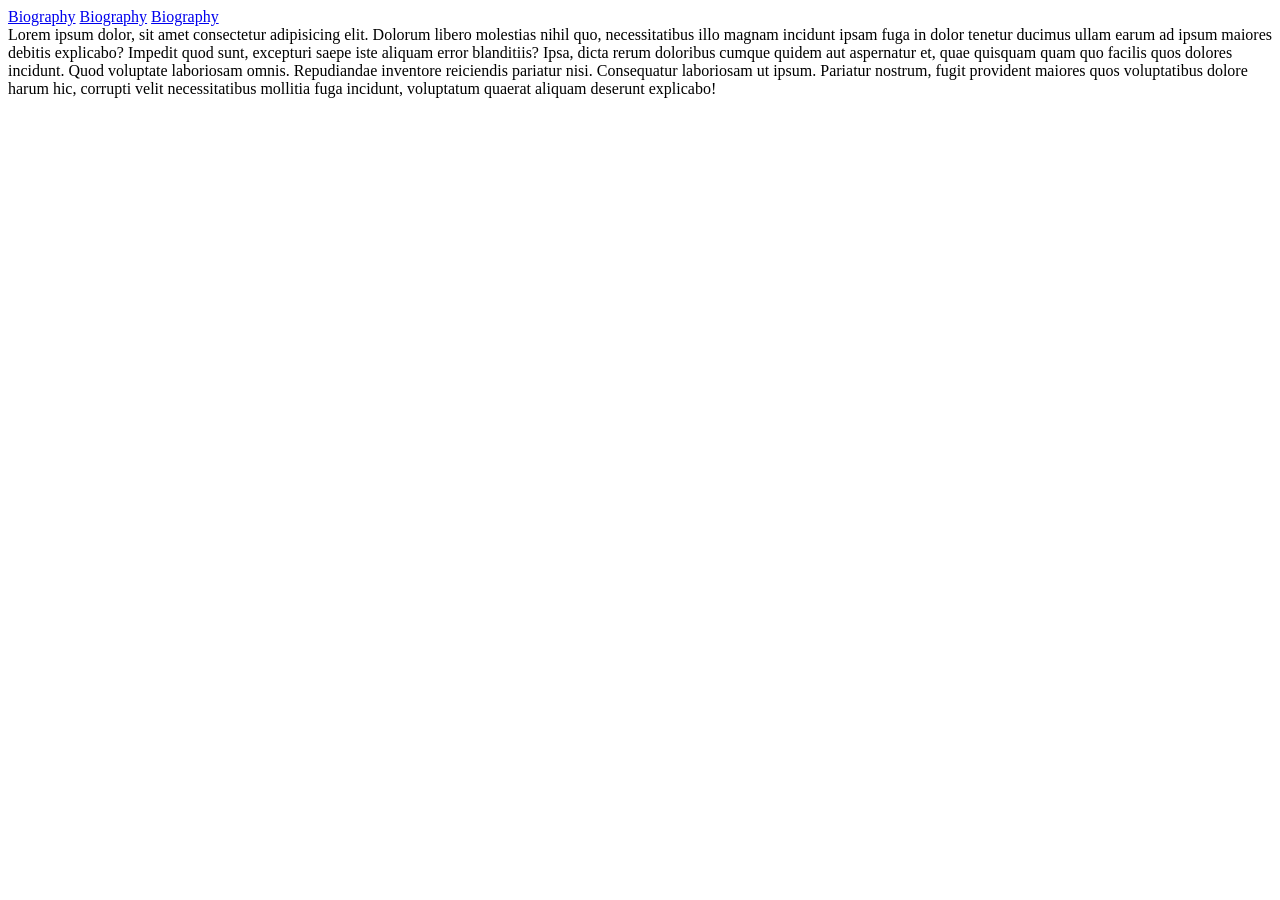
==== src/html/index.html @ c8de21b6 "Starting setting up poilerplait for the" ====
<!DOCTYPE html>
<html lang="en">
<head>
    <meta charset="UTF-8">
    <meta name="viewport" content="width=device-width, initial-scale=1.0">
    <title>Document</title>
    
</head>
<body>
    <header>
        <nav>
            <a href="#biography-section">Biography</a>
            <a href="#interests-section">Biography</a>
            <a href="#goal-section">Biography</a>
        </nav>
    </header>
    <main>
        <section id="biography-section">
            Lorem ipsum dolor, sit amet consectetur adipisicing elit. Dolorum libero molestias nihil quo, necessitatibus illo magnam incidunt ipsam fuga in dolor tenetur ducimus ullam earum ad ipsum maiores debitis explicabo?
            Impedit quod sunt, excepturi saepe iste aliquam error blanditiis? Ipsa, dicta rerum doloribus cumque quidem aut aspernatur et, quae quisquam quam quo facilis quos dolores incidunt. Quod voluptate laboriosam omnis.
            Repudiandae inventore reiciendis pariatur nisi. Consequatur laboriosam ut ipsum. Pariatur nostrum, fugit provident maiores quos voluptatibus dolore harum hic, corrupti velit necessitatibus mollitia fuga incidunt, voluptatum quaerat aliquam deserunt explicabo!
        </section>
        <section id="interests-section"></section>
        <section id="goal-section"></section>
    </main>
    <footer>
        
    </footer>
</body>
</html>
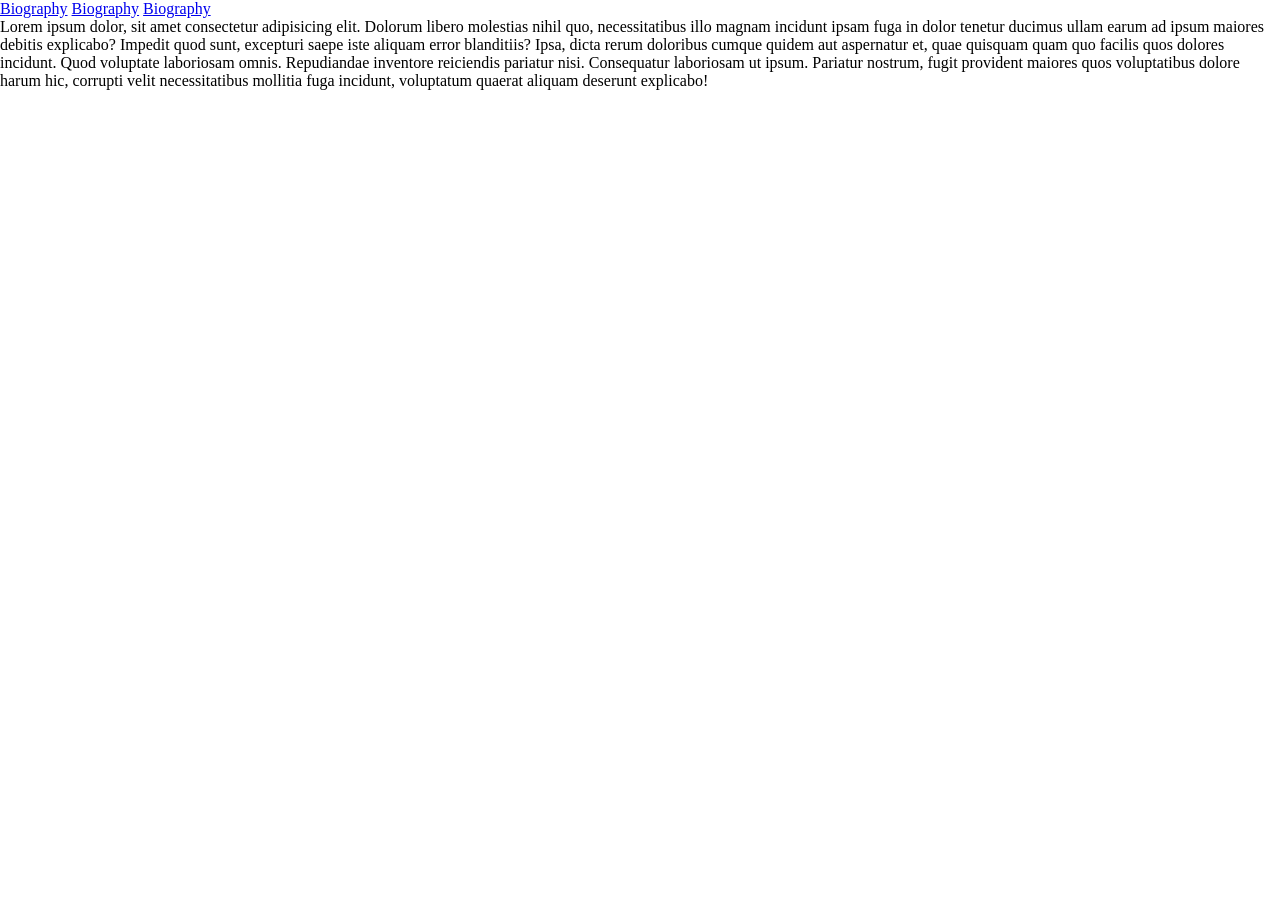
==== commit 6439ff92: "Experianced the changes between stuff" ====
--- a/src/html/index.html
+++ b/src/html/index.html
@@ -4,7 +4,7 @@
     <meta charset="UTF-8">
     <meta name="viewport" content="width=device-width, initial-scale=1.0">
     <title>Document</title>
-    
+    <link rel="stylesheet" href="../css/style.css">
 </head>
 <body>
     <header>
--- a/src/css/style.css
+++ b/src/css/style.css
@@ -0,0 +1,23 @@
+*,
+*::before,
+*::after {
+    box-sizing: border-box;
+    margin: 0;
+    padding: 0;
+}
+
+:root[data-theme="light"] {
+  --text: #080a0c;
+  --background: #f6f8f9;
+  --primary: #09253e;
+  --secondary: #99b7d1;
+  --accent: #6a9cc8;
+}
+
+:root[data-theme="dark"] {
+  --text: #f3f5f7;
+  --background: #060809;
+  --primary: #c1ddf6;
+  --secondary: #2e4c66;
+  --accent: #376995;
+}
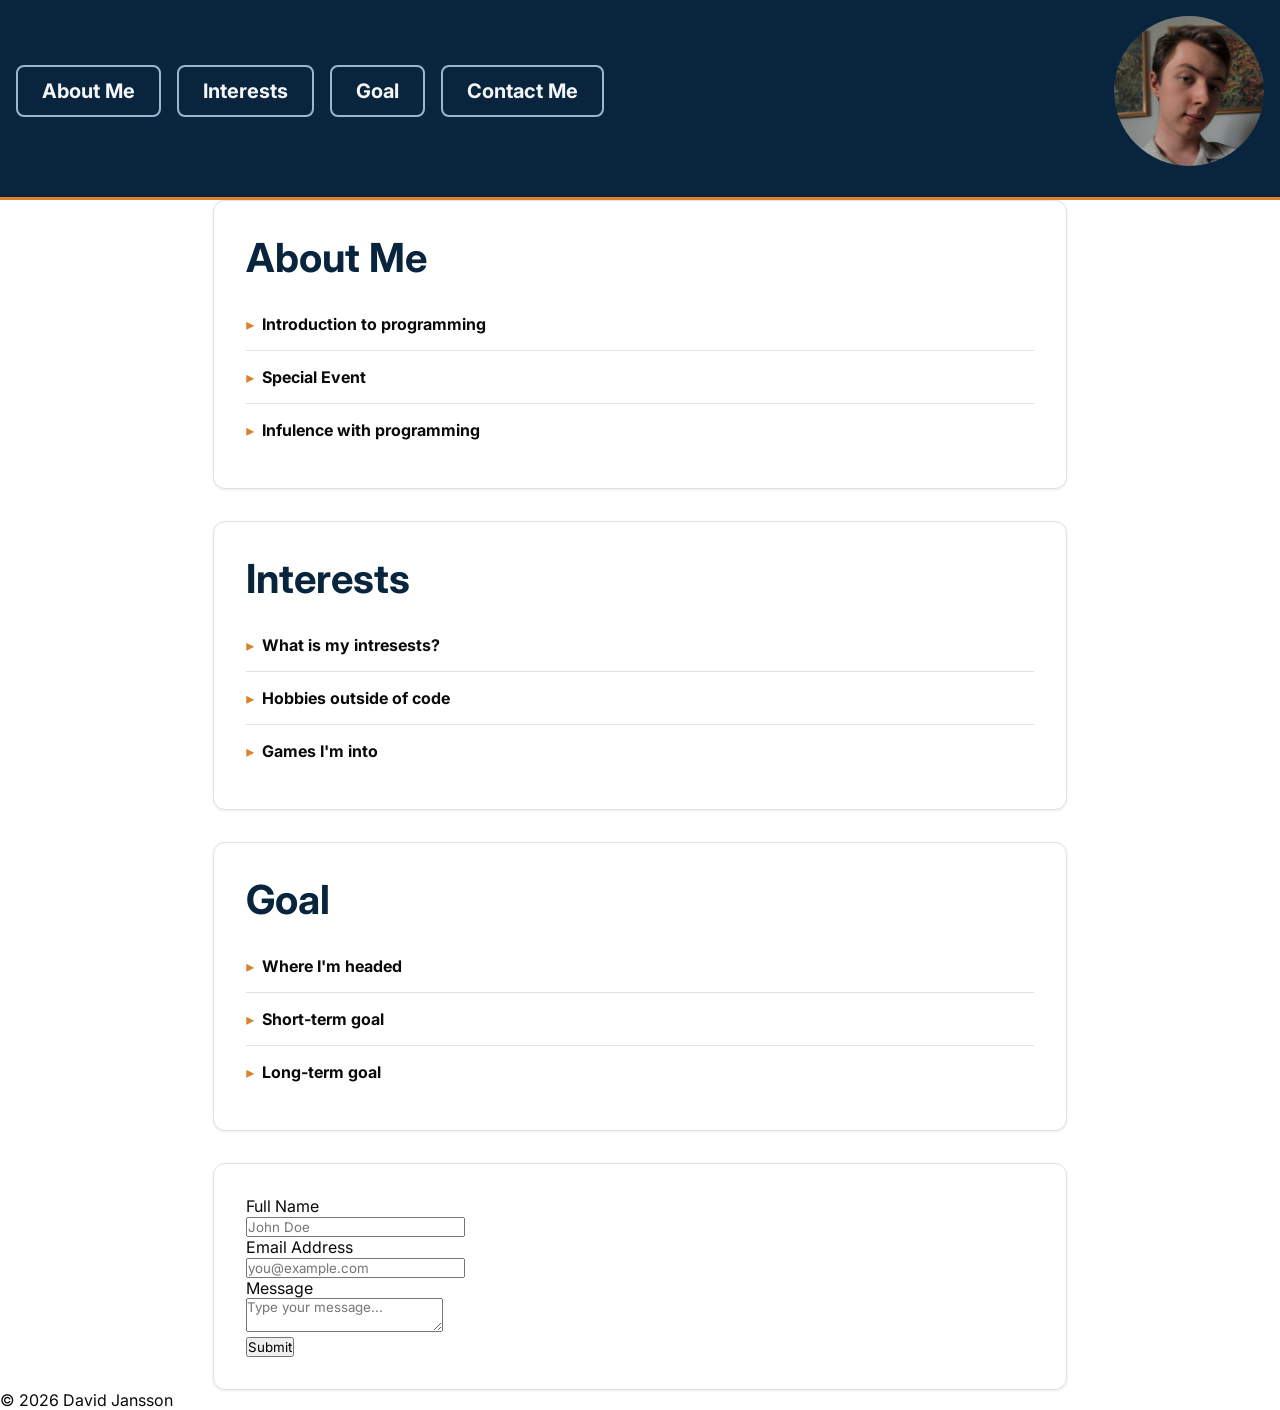
==== commit 07cb719d: "New Stuff" ====
--- a/src/html/index.html
+++ b/src/html/index.html
@@ -1,30 +1,161 @@
-<!DOCTYPE html>
+<!doctype html>
 <html lang="en">
-<head>
-    <meta charset="UTF-8">
-    <meta name="viewport" content="width=device-width, initial-scale=1.0">
-    <title>Document</title>
-    <link rel="stylesheet" href="../css/style.css">
-</head>
-<body>
+  <head>
+    <meta charset="UTF-8" />
+    <meta name="viewport" content="width=device-width, initial-scale=1.0" />
+    <meta
+      name="description"
+      content="David Jansson — software developer portfolio, background, interests, and goals."
+    />
+    <title>David Jansson — Portfolio</title>
+
+    <!-- FONT WEIGTH -->
+    <link rel="preconnect" href="https://fonts.googleapis.com" />
+    <link rel="preconnect" href="https://fonts.gstatic.com" crossorigin />
+    <link
+      href="https://fonts.googleapis.com/css2?family=Inter:ital,opsz,wght@0,14..32,100..900;1,14..32,100..900&display=swap"
+      rel="stylesheet"
+    />
+
+    <link rel="stylesheet" href="../css/style.css" />
+    <link rel="stylesheet" href="../css/nav-style.css" />
+    <link rel="stylesheet" href="../css/layout-style.css" />
+    <link rel="stylesheet" href="../css/section-style.css" />
+    <link rel="stylesheet" href="../css/contact-form-style.css">
+  </head>
+
+  <body>
     <header>
-        <nav>
-            <a href="#biography-section">Biography</a>
-            <a href="#interests-section">Biography</a>
-            <a href="#goal-section">Biography</a>
-        </nav>
+      <nav id="nav-bar">
+        <ul id="nav-link">
+          <li><a href="#about-me-container" class="page-link">About Me</a></li>
+          <li>
+            <a href="#intresests-container" class="page-link">Interests</a>
+          </li>
+          <li><a href="#goal-container" class="page-link">Goal</a></li>
+          <li><a href="#contact-forum-container" class="page-link">Contact Me</a></li>
+        </ul>
+
+        <div id="profile-image-boreder">
+          <img
+            src="../img/IMG_2744.JPG"
+            alt="David Jansson"
+            width="150"
+            height="150"
+          />
+        </div>
+      </nav>
     </header>
+
     <main>
-        <section id="biography-section">
-            Lorem ipsum dolor, sit amet consectetur adipisicing elit. Dolorum libero molestias nihil quo, necessitatibus illo magnam incidunt ipsam fuga in dolor tenetur ducimus ullam earum ad ipsum maiores debitis explicabo?
-            Impedit quod sunt, excepturi saepe iste aliquam error blanditiis? Ipsa, dicta rerum doloribus cumque quidem aut aspernatur et, quae quisquam quam quo facilis quos dolores incidunt. Quod voluptate laboriosam omnis.
-            Repudiandae inventore reiciendis pariatur nisi. Consequatur laboriosam ut ipsum. Pariatur nostrum, fugit provident maiores quos voluptatibus dolore harum hic, corrupti velit necessitatibus mollitia fuga incidunt, voluptatum quaerat aliquam deserunt explicabo!
-        </section>
-        <section id="interests-section"></section>
-        <section id="goal-section"></section>
+      <section id="about-me-container">
+        <h1 class="section-header">About Me</h1>
+
+        <details class="question-style">
+          <summary>Introduction to programming</summary>
+          <p>
+            Lorem ipsum dolor sit amet consectetur adipisicing elit. Iste
+            doloribus sequi laudantium, aut placeat accusantium laborum
+            incidunt. Dolore, maxime modi.
+          </p>
+        </details>
+
+        <details class="question-style">
+          <summary>Special Event</summary>
+          <p>
+            Lorem ipsum dolor sit amet consectetur adipisicing elit. Iste
+            doloribus sequi laudantium, aut placeat accusantium laborum
+            incidunt. Dolore, maxime modi.
+          </p>
+        </details>
+
+        <details class="question-style">
+          <summary>Infulence with programming</summary>
+          <p>
+            Lorem ipsum dolor sit amet consectetur adipisicing elit. Iste
+            doloribus sequi laudantium, aut placeat accusantium laborum
+            incidunt. Dolore, maxime modi.
+          </p>
+        </details>
+      </section>
+
+      <section id="intresests-container">
+        <h2 class="section-header">Interests</h2>
+
+        <details class="question-style">
+          <summary>What is my intresests?</summary>
+          <p>Add your interests content here.</p>
+        </details>
+
+        <details class="question-style">
+          <summary>Hobbies outside of code</summary>
+          <p>Add a hobby or interest here.</p>
+        </details>
+
+        <details class="question-style">
+          <summary>Games I'm into</summary>
+          <p>Add favorite games or genres here.</p>
+        </details>
+      </section>
+
+      <section id="goal-container">
+        <h2 class="section-header">Goal</h2>
+
+        <details class="question-style">
+          <summary>Where I'm headed</summary>
+          <p>Add your goals content here.</p>
+        </details>
+
+        <details class="question-style">
+          <summary>Short-term goal</summary>
+          <p>Add a short-term goal here.</p>
+        </details>
+
+        <details class="question-style">
+          <summary>Long-term goal</summary>
+          <p>Add a long-term goal here.</p>
+        </details>
+      </section>
+
+      <section id="contact-forum-container">
+        <form action="#" method="POST">
+          <div id="name-input">
+            <label for="name">Full Name</label><br />
+            <input
+              type="text"
+              id="name"
+              name="name"
+              placeholder="John Doe"
+              required
+            />
+          </div>
+          <div id="email-input">
+            <label for="email">Email Address</label><br />
+            <input
+              type="email"
+              id="email"
+              name="email"
+              placeholder="you@example.com"
+              required
+            />
+          </div>
+          <div id="message-input">
+            <label for="message">Message</label><br />
+            <textarea
+              id="message"
+              name="message"
+              placeholder="Type your message..."
+              maxlength="200"
+              required
+            ></textarea>
+          </div>
+          <button type="submit">Submit</button>
+        </form>
+      </section>
     </main>
+
     <footer>
-        
+      <p>&copy; 2026 David Jansson</p>
     </footer>
-</body>
-</html>+  </body>
+</html>
--- a/src/css/style.css
+++ b/src/css/style.css
@@ -4,20 +4,29 @@
     box-sizing: border-box;
     margin: 0;
     padding: 0;
+    font-family: "Inter", system-ui, sans-serif;
 }
 
-:root[data-theme="light"] {
-  --text: #080a0c;
-  --background: #f6f8f9;
+:root {
+  --text-base-dark: #080a0c;
+  --text-base-light: #f3f5f7;
+
+  --text-hover-light: #185286;
+  --text-hover-dark: #171d23;
+
+  --background: #11303f;
   --primary: #09253e;
   --secondary: #99b7d1;
-  --accent: #6a9cc8;
+
+  --accent: #d9822b;
+  --border: #dbe2e8;
+  --text-muted: #5c6b7a;
+  --surface: #ffffff;
+
+
+  --header-height: 200px;
 }
 
-:root[data-theme="dark"] {
-  --text: #f3f5f7;
-  --background: #060809;
-  --primary: #c1ddf6;
-  --secondary: #2e4c66;
-  --accent: #376995;
+body {
+  color: var(--text-base-dark);
 }
--- a/src/css/nav-style.css
+++ b/src/css/nav-style.css
@@ -0,0 +1,83 @@
+/* PROFILE PICTURE STYLEING */
+
+#profile-image-boreder {
+    width: 150px;
+    height: 150px;
+    border-radius: 50%;
+    overflow: hidden;
+
+    img {
+        width: 100%;
+        height: 100%;
+        object-fit: cover;
+
+        object-position: 75% 25%;
+    }
+}
+
+/* LINK STYLE */
+
+.page-link {
+    display: inline-block;
+    padding: 0.75rem 1.5rem;
+
+    font-weight: bolder;
+    font-size: clamp(1rem, 1vw + 0.75rem, 1.25rem);
+    text-decoration: none;
+    
+    color: var(--text-base-light);
+    
+    background-color: transparent;
+    
+    border: 2px solid var(--secondary);
+    border-radius: 0.5rem;
+    
+    transition: 
+        color 0.2s ease, 
+        background-color 0.2s ease, 
+        border-color 0.2s ease;
+}
+
+.page-link:hover {
+    color: var(--primary);
+    background-color: var(--secondary);
+}
+
+.page-link:active {
+    background-color: var(--accent);
+    border-color: var(--accent);
+    color: var(--text-base-light);
+}
+
+.page-link:focus-visible {
+    outline: 2px solid var(--accent);
+    outline-offset: 4px;
+}
+
+header {
+    background-color: var(--primary);
+    border-bottom: 3px solid var(--accent);
+    position: sticky;
+    top: 0;
+    z-index: 10;
+}
+
+/* NAVIGATION BAR STYELING */
+
+#nav-bar {
+    display: flex;
+    padding: 1rem;
+    padding-bottom: 1rem;
+
+    justify-content: space-between;
+
+    #nav-link {
+        display: flex;
+        align-items: center;
+        gap: 1rem;
+        flex: 1;
+        list-style: none;
+    }
+}
+
+
--- a/src/css/layout-style.css
+++ b/src/css/layout-style.css
@@ -0,0 +1,42 @@
+html {
+    scroll-behavior: smooth;
+    scroll-padding-top: var(--header-height);
+}
+
+body {
+    display: grid;
+    grid-template-columns: 1fr 1fr 1fr 1fr 1fr 1fr; 
+    grid-template-rows: auto 1fr auto; 
+    min-height: 100vh;
+    grid-template-areas: 
+    "header-container header-container header-container header-container header-container header-container"
+    "main-container main-container main-container main-container main-container main-container"
+    "footer-container footer-container footer-container footer-container footer-container footer-container"; 
+}
+
+
+main {
+    display: grid;
+    grid-template-columns: 1fr 1fr 1fr 1fr 1fr 1fr; 
+    grid-template-rows: auto auto auto; 
+    row-gap: 2rem;
+    grid-template-areas: 
+    ". about-me-container about-me-container about-me-container about-me-container ."
+    ". intresests-container intresests-container intresests-container intresests-container ."
+    ". goal-container goal-container goal-container goal-container ."
+    ". contact-forum contact-forum contact-forum contact-forum .";
+    grid-area: main-container; 
+}
+
+
+
+header { 
+    grid-area: header-container;
+    min-height: var(--header-height); 
+}
+footer { grid-area: footer-container; }
+
+#about-me-container { grid-area: about-me-container; }
+#intresests-container { grid-area: intresests-container; }
+#goal-container { grid-area: goal-container; }
+#contact-forum-container {grid-area: contact-forum }
--- a/src/css/section-style.css
+++ b/src/css/section-style.css
@@ -0,0 +1,64 @@
+/* SECTION LAYOUT — each section is a "card" */
+
+main > section {
+    background-color: var(--surface);
+    border: 1px solid var(--border);
+    border-radius: 0.75rem;
+    box-shadow: 0 1px 3px rgba(8, 10, 12, 0.08);
+    padding: 2rem;
+}
+
+.section-header {
+    font-size: clamp(1.75rem, 2vw + 1.25rem, 2.5rem);
+    color: var(--primary);
+    margin-bottom: 1rem;
+}
+
+/* QUESTION / DETAILS STYLING — list-style items inside the card */
+
+.question-style {
+    border: none;
+    border-bottom: 1px solid var(--border);
+    border-radius: 0;
+    padding: 1rem 0;
+    margin-bottom: 0;
+
+    &:last-of-type {
+        border-bottom: none;
+    }
+
+    summary {
+        cursor: pointer;
+        font-weight: bold;
+        color: var(--text-base-dark);
+        list-style: none;
+
+        &::marker,
+        &::-webkit-details-marker {
+            display: none;
+        }
+
+        &::before {
+            content: "▸";
+            display: inline-block;
+            margin-right: 0.5rem;
+            color: var(--accent);
+            transition: transform 0.2s ease;
+        }
+    }
+
+    &[open] summary::before {
+        transform: rotate(90deg);
+    }
+
+    p {
+        margin-top: 0.75rem;
+        color: var(--text-muted);
+        line-height: 1.6;
+    }
+
+    &:focus-within {
+        outline: 2px solid var(--secondary);
+        outline-offset: 2px;
+    }
+}
--- a/src/css/contact-form-style.css
+++ b/src/css/contact-form-style.css
@@ -0,0 +1,5 @@
+
+
+form {
+    
+}
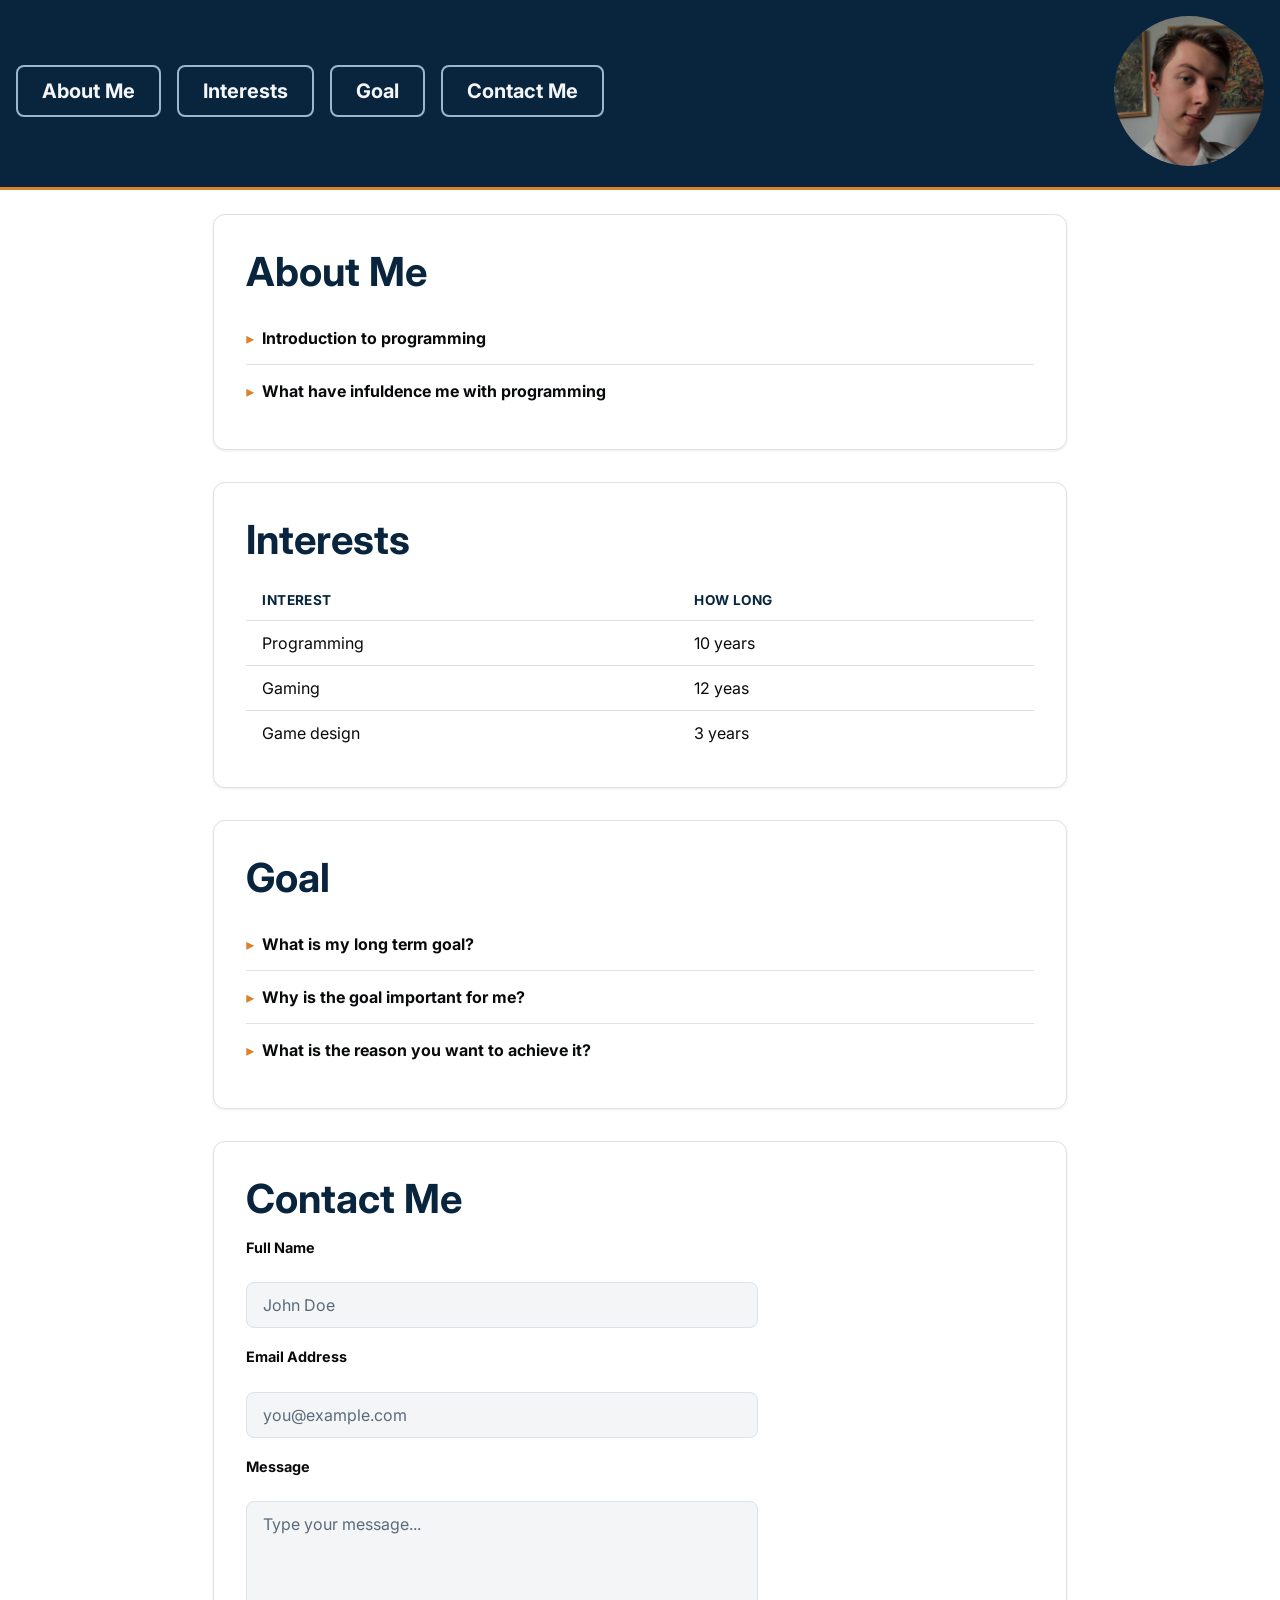
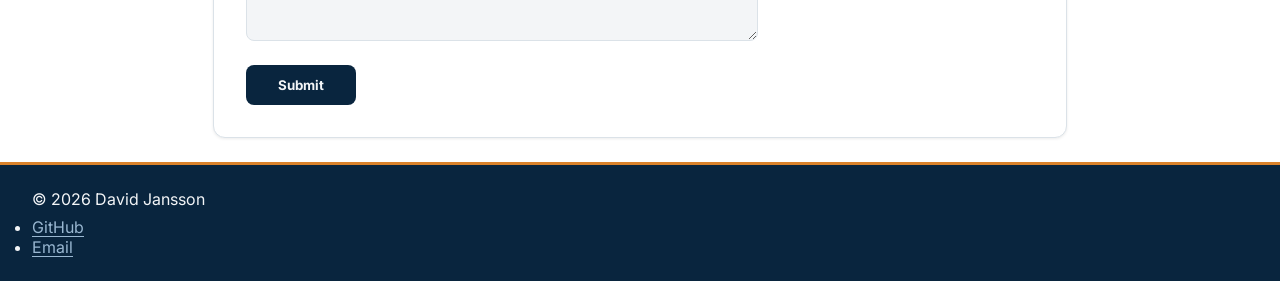
==== commit 35c45cd9: "Added footer style and form style" ====
--- a/src/html/index.html
+++ b/src/html/index.html
@@ -22,6 +22,9 @@
     <link rel="stylesheet" href="../css/layout-style.css" />
     <link rel="stylesheet" href="../css/section-style.css" />
     <link rel="stylesheet" href="../css/contact-form-style.css">
+    <link rel="stylesheet" href="../css/footer-style.css">
+    <link rel="stylesheet" href="../css/intressed-table-style.css">
+
   </head>
 
   <body>
@@ -53,74 +56,67 @@
 
         <details class="question-style">
           <summary>Introduction to programming</summary>
-          <p>
-            Lorem ipsum dolor sit amet consectetur adipisicing elit. Iste
-            doloribus sequi laudantium, aut placeat accusantium laborum
-            incidunt. Dolore, maxime modi.
-          </p>
+          <p> I got introduced to programmign in 3:e grade in middle school with the program Scratch where i learned the basic of game prorgramming </p>
         </details>
 
         <details class="question-style">
-          <summary>Special Event</summary>
+          <summary>What have infuldence me with programming</summary>
           <p>
-            Lorem ipsum dolor sit amet consectetur adipisicing elit. Iste
-            doloribus sequi laudantium, aut placeat accusantium laborum
-            incidunt. Dolore, maxime modi.
-          </p>
-        </details>
-
-        <details class="question-style">
-          <summary>Infulence with programming</summary>
-          <p>
-            Lorem ipsum dolor sit amet consectetur adipisicing elit. Iste
-            doloribus sequi laudantium, aut placeat accusantium laborum
-            incidunt. Dolore, maxime modi.
+            A lot of the infludence of the programming i have done can be summed up in a sentence of <span class="italic">"<span>How can i make this game more intressing</span>"</span>. Under my school time I programmed from tutorials and wanted to learn even the closest things, this also transplated over to me when i started to play video games. I untill today can't just be statified by not knowing the ins and outs of a mechanic that i found to be fun. 
           </p>
         </details>
       </section>
 
       <section id="intresests-container">
         <h2 class="section-header">Interests</h2>
-
-        <details class="question-style">
-          <summary>What is my intresests?</summary>
-          <p>Add your interests content here.</p>
-        </details>
-
-        <details class="question-style">
-          <summary>Hobbies outside of code</summary>
-          <p>Add a hobby or interest here.</p>
-        </details>
-
-        <details class="question-style">
-          <summary>Games I'm into</summary>
-          <p>Add favorite games or genres here.</p>
-        </details>
+        <table class="interests-table">
+          <thead>
+            <tr>
+              <th>Interest</th>
+              <th>How long</th>
+            </tr>
+          </thead>
+          <tbody>
+            <tr>
+              <td>Programming</td>
+              <td>10 years</td>
+            </tr>
+            <tr>
+              <td>Gaming</td>
+              <td>12 yeas</td>
+            </tr>
+            <tr>
+              <td>Game design</td>
+              <td>3 years</td>
+            </tr>
+          </tbody>
+        </table>
       </section>
 
       <section id="goal-container">
         <h2 class="section-header">Goal</h2>
 
         <details class="question-style">
-          <summary>Where I'm headed</summary>
-          <p>Add your goals content here.</p>
+          <summary>What is my long term goal?</summary>
+          <p>My long term goal is to be programming system design for a game</p>
         </details>
 
         <details class="question-style">
-          <summary>Short-term goal</summary>
-          <p>Add a short-term goal here.</p>
+          <summary>Why is the goal important for me?</summary>
+          <p>This is important for me becuase I have always wanted to be available to work on a game and create a game. I myself have even a idee of a game i want to make in the future</p>
         </details>
 
         <details class="question-style">
-          <summary>Long-term goal</summary>
-          <p>Add a long-term goal here.</p>
+          <summary>What is the reason you want to achieve it?</summary>
+          <p>I want to achieve this becuase its a dream of mine and something im passtion about</p>
         </details>
       </section>
 
       <section id="contact-forum-container">
+        <h2 class="section-header">Contact Me</h2>
         <form action="#" method="POST">
           <div id="name-input">
-            <label for="name">Full Name</label><br />
+            <label for="name">Full Name</label><br/>
             <input
               type="text"
               id="name"
@@ -155,7 +151,16 @@
     </main>
 
     <footer>
-      <p>&copy; 2026 David Jansson</p>
+      <p>© 2026 David Jansson</p>
+      <ul>
+        <li>
+          <a href="https://github.com/DavidJanssonDev" class="footer-link" target="_blank" rel="noopener noreferrer"> GitHub<a>
+        </li>
+        <li>
+           <a href="mailto:david.m.jansson@gmail.com" class="footer-link"
+            >Email</a>
+        </li>
+      </ul>
     </footer>
   </body>
 </html>
--- a/src/css/style.css
+++ b/src/css/style.css
@@ -24,7 +24,7 @@
   --surface: #ffffff;
 
 
-  --header-height: 200px;
+  --header-height: 190px;
 }
 
 body {
--- a/src/css/layout-style.css
+++ b/src/css/layout-style.css
@@ -1,6 +1,6 @@
 html {
     scroll-behavior: smooth;
-    scroll-padding-top: var(--header-height);
+    scroll-padding-top: calc(var(--header-height) + 1.5rem);
 }
 
 body {
@@ -18,8 +18,10 @@
 main {
     display: grid;
     grid-template-columns: 1fr 1fr 1fr 1fr 1fr 1fr; 
-    grid-template-rows: auto auto auto; 
+    grid-template-rows: auto auto auto auto; 
     row-gap: 2rem;
+    padding: 1.5rem 0;
+    
     grid-template-areas: 
     ". about-me-container about-me-container about-me-container about-me-container ."
     ". intresests-container intresests-container intresests-container intresests-container ."
--- a/src/css/contact-form-style.css
+++ b/src/css/contact-form-style.css
@@ -1,5 +1,72 @@
 
+#contact-forum-container {
+    
+    display: flex;
+    flex-direction: column;
+    justify-content: center;
+    min-height: 36rem;
+    
+    form {
+        display: flex;
+        flex-direction: column;
+        gap: 1.25rem;
+        max-width: 32rem;
+    }
 
-form {
+    label {
+        display: block;
+        font-weight: bold;
+        font-size: 0.9rem;
+        margin-bottom: 0.4rem;
+        color: var(--text-base-dark);
+    }
+
+    input,
+    textarea {
+        width: 100%;
+        padding: 0.75rem 1rem;
+        font-family: inherit;
+        font-size: 1rem;
+        color: var(--text-base-dark);
+        background-color: var(--text-base-light);
+        border: 1px solid var(--border);
+        border-radius: 0.5rem;
+        transition: border-color 0.2s ease, box-shadow 0.2s ease;
+
+        &::placeholder {
+            color: var(--text-muted);
+        }
+
+        &:focus {
+            outline: none;
+            border-color: var(--secondary);
+            box-shadow: 0 0 0 3px rgb(153 183 209 / 35%);
+        }
+    }
+
+    textarea {
+        min-height: 140px;
+        resize: vertical;
+    }
+
+    button[type="submit"] {
+        align-self: flex-start;
+        padding: 0.75rem 2rem;
+        font-weight: bold;
+        color: var(--text-base-light);
+        background-color: var(--primary);
+        border: none;
+        border-radius: 0.5rem;
+        cursor: pointer;
+        transition: background-color 0.2s ease;
     
+        &:hover {
+            background-color: var(--accent);
+        }
+    
+        &:focus-visible {
+            outline: 2px solid var(--accent);
+            outline-offset: 3px;
+        }
+    }
 }
--- a/src/css/footer-style.css
+++ b/src/css/footer-style.css
@@ -0,0 +1,33 @@
+footer {
+    display: flex;
+    flex-direction: column;
+    align-items: flex-start;
+    gap: 0.5rem;
+    padding: 1.5rem 2rem;
+    background-color: var(--primary);
+    color: var(--text-base-light);
+    border-top: 3px solid var(--accent);
+}
+
+#footer-links {
+    display: flex;
+    gap: 1.25rem;
+    list-style: none;
+}
+
+.footer-link {
+    color: var(--secondary);
+    text-decoration: underline;
+    text-underline-offset: 3px;
+    font-weight: normal;
+    transition: color 0.2s ease;
+
+    &:hover {
+        color: var(--accent);
+    }
+
+    &:focus-visible {
+        outline: 2px solid var(--accent);
+        outline-offset: 3px;
+    }
+}
--- a/src/css/intressed-table-style.css
+++ b/src/css/intressed-table-style.css
@@ -0,0 +1,31 @@
+
+.interests-table {
+    width: 100%;
+    border-collapse: collapse;
+
+    th,
+    td {
+        text-align: left;
+        padding: 0.75rem 1rem;
+        border-bottom: 1px solid var(--border);
+    }
+
+    th {
+        color: var(--primary);
+        font-size: 0.85rem;
+        text-transform: uppercase;
+        letter-spacing: 0.03em;
+    }
+
+    td {
+        color: var(--text-base-dark);
+    }
+
+    tbody tr:last-child td {
+        border-bottom: none;
+    }
+
+    tbody tr:hover td {
+        background-color: var(--text-base-light);
+    }
+}
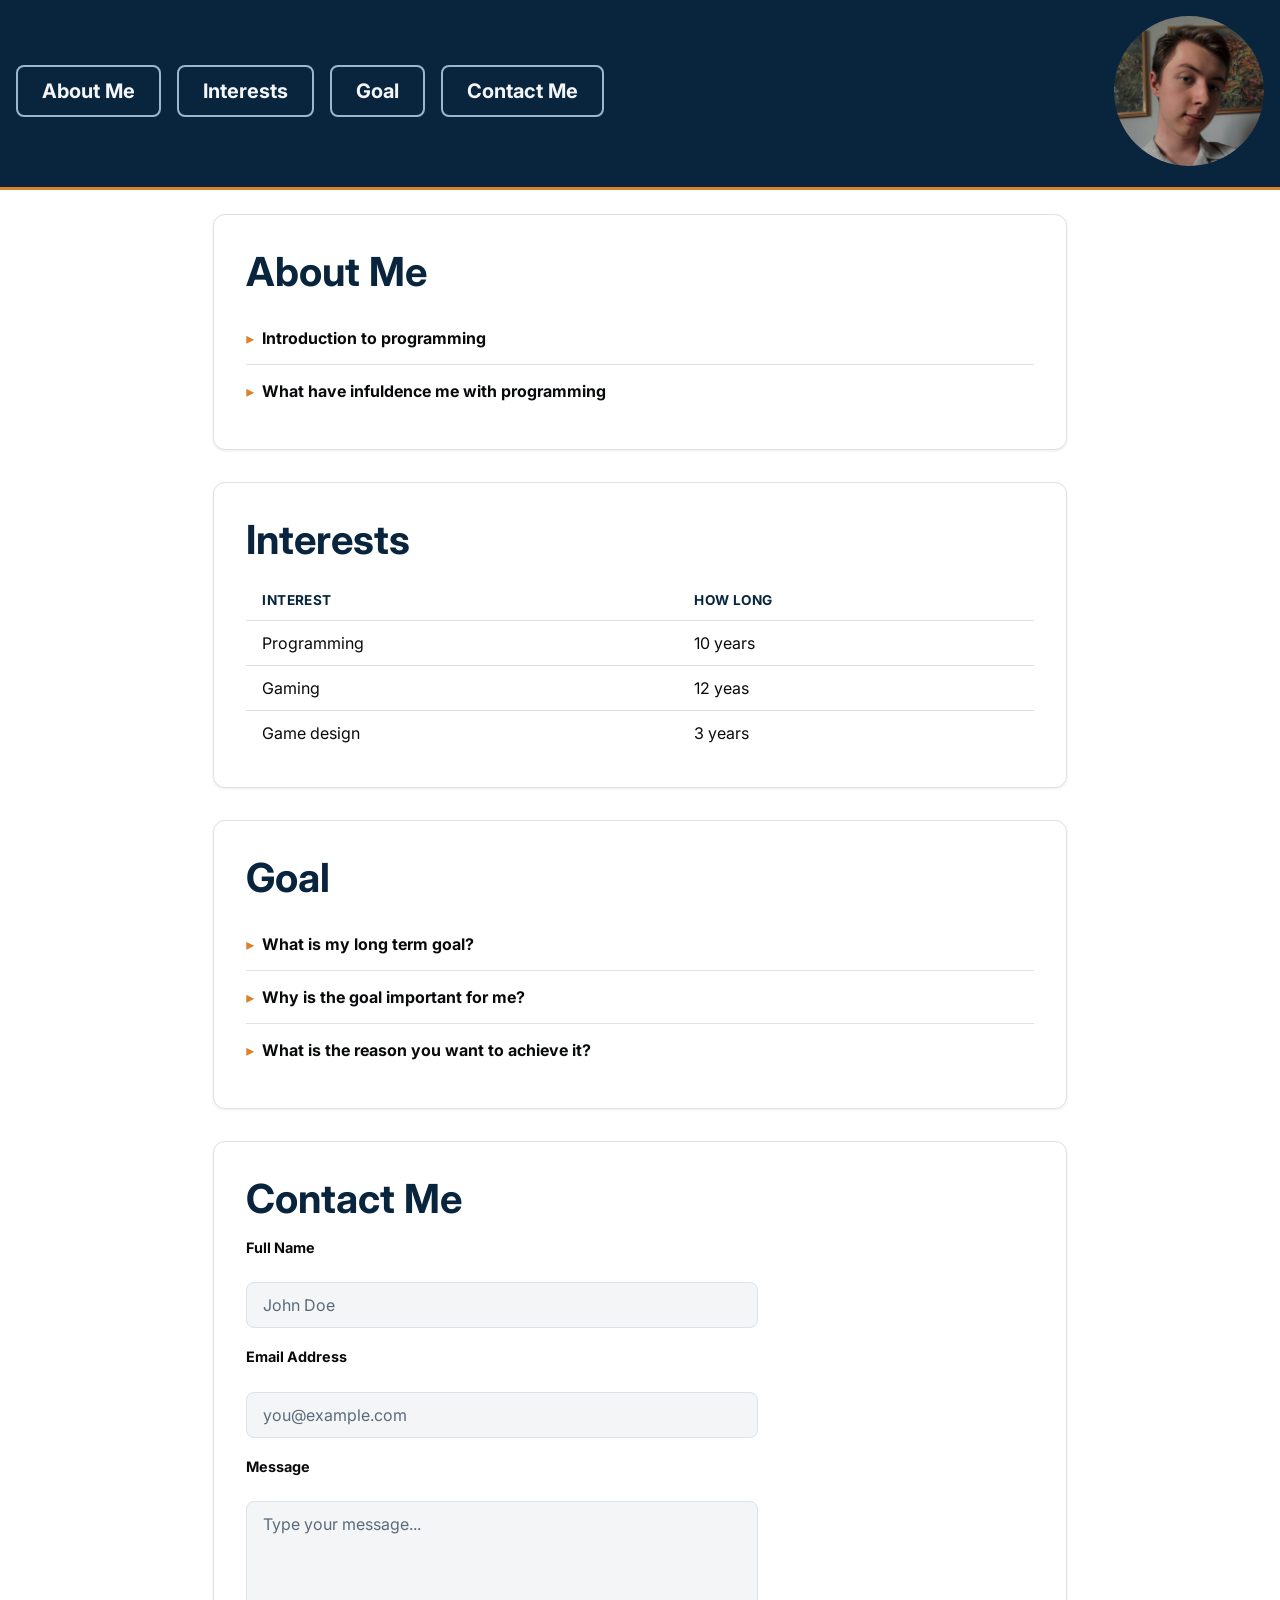
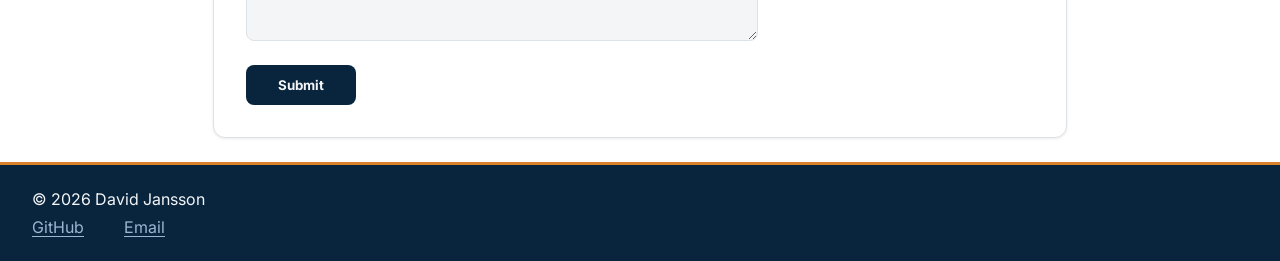
==== commit 35002abc: "Changes the last things about footer" ====
--- a/src/html/index.html
+++ b/src/html/index.html
@@ -152,7 +152,7 @@
 
     <footer>
       <p>© 2026 David Jansson</p>
-      <ul>
+      <ul id="footer-links">
         <li>
           <a href="https://github.com/DavidJanssonDev" class="footer-link" target="_blank" rel="noopener noreferrer"> GitHub<a>
         </li>
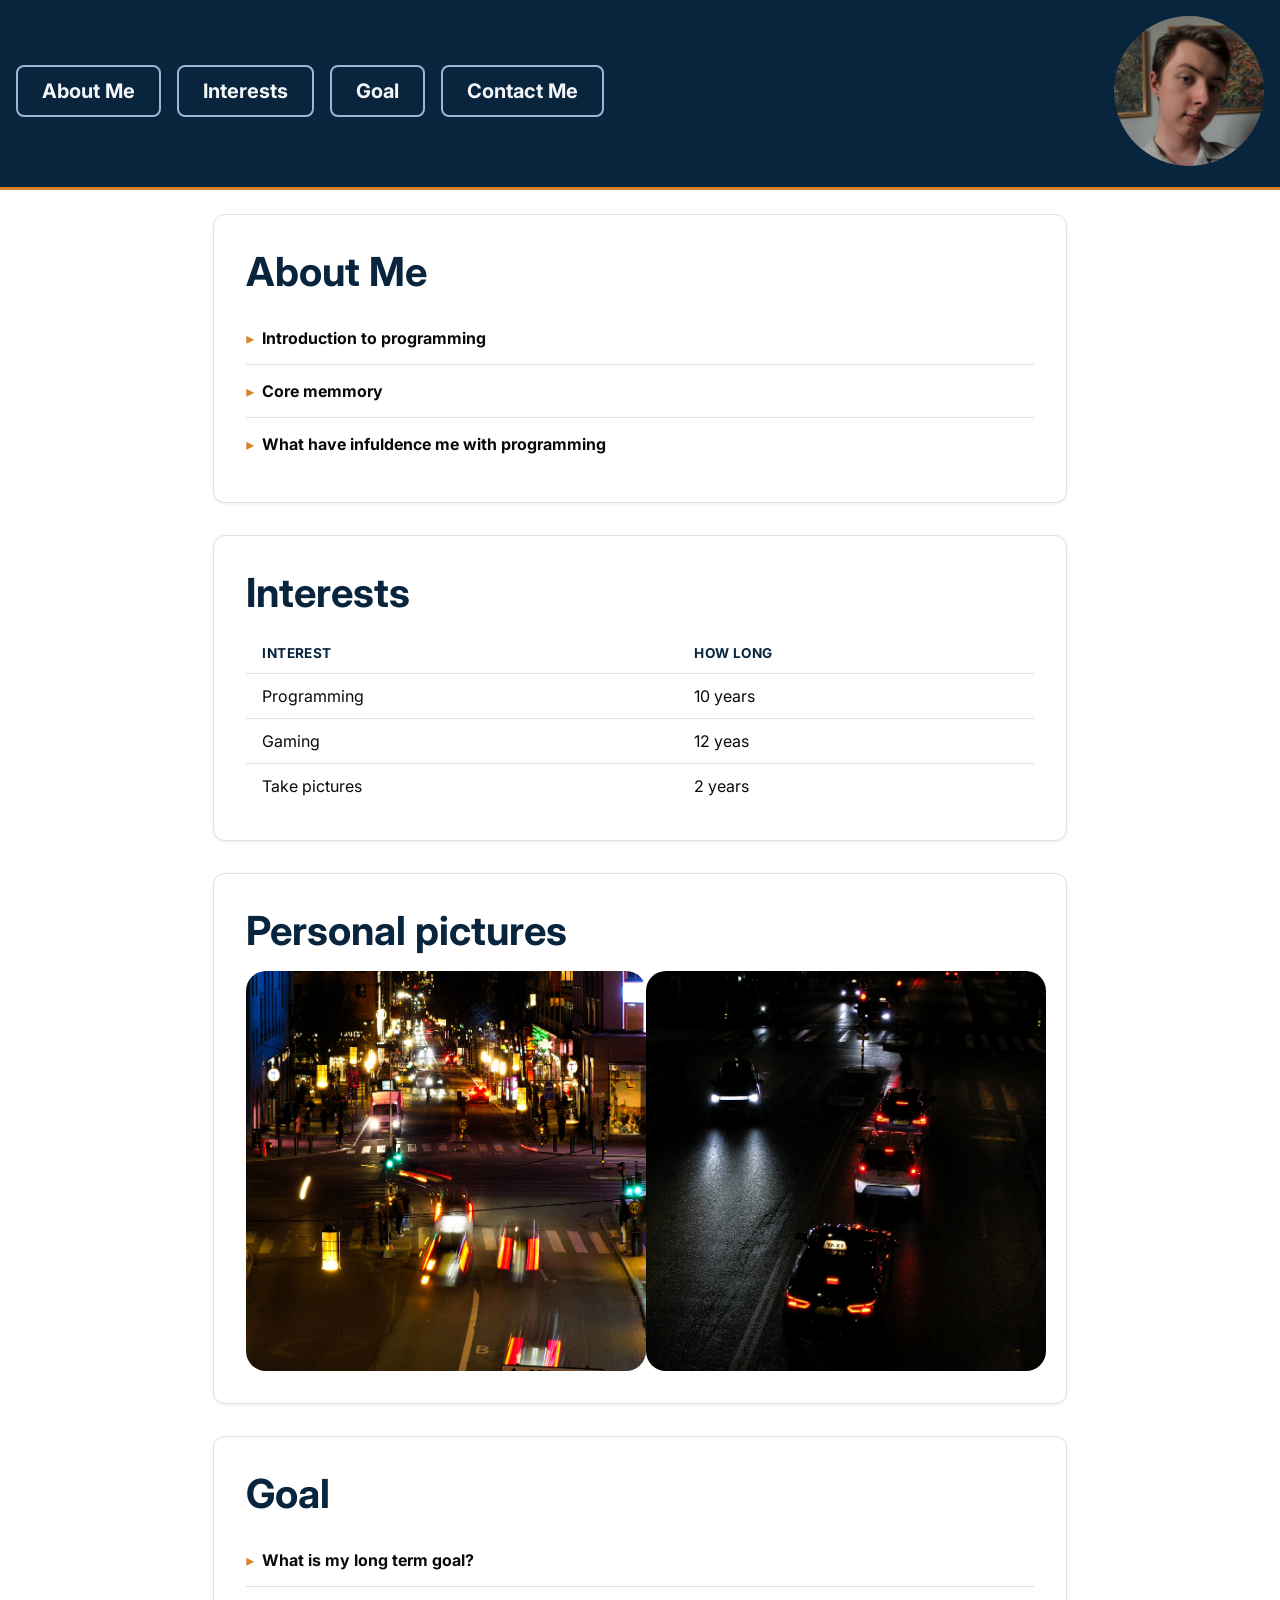
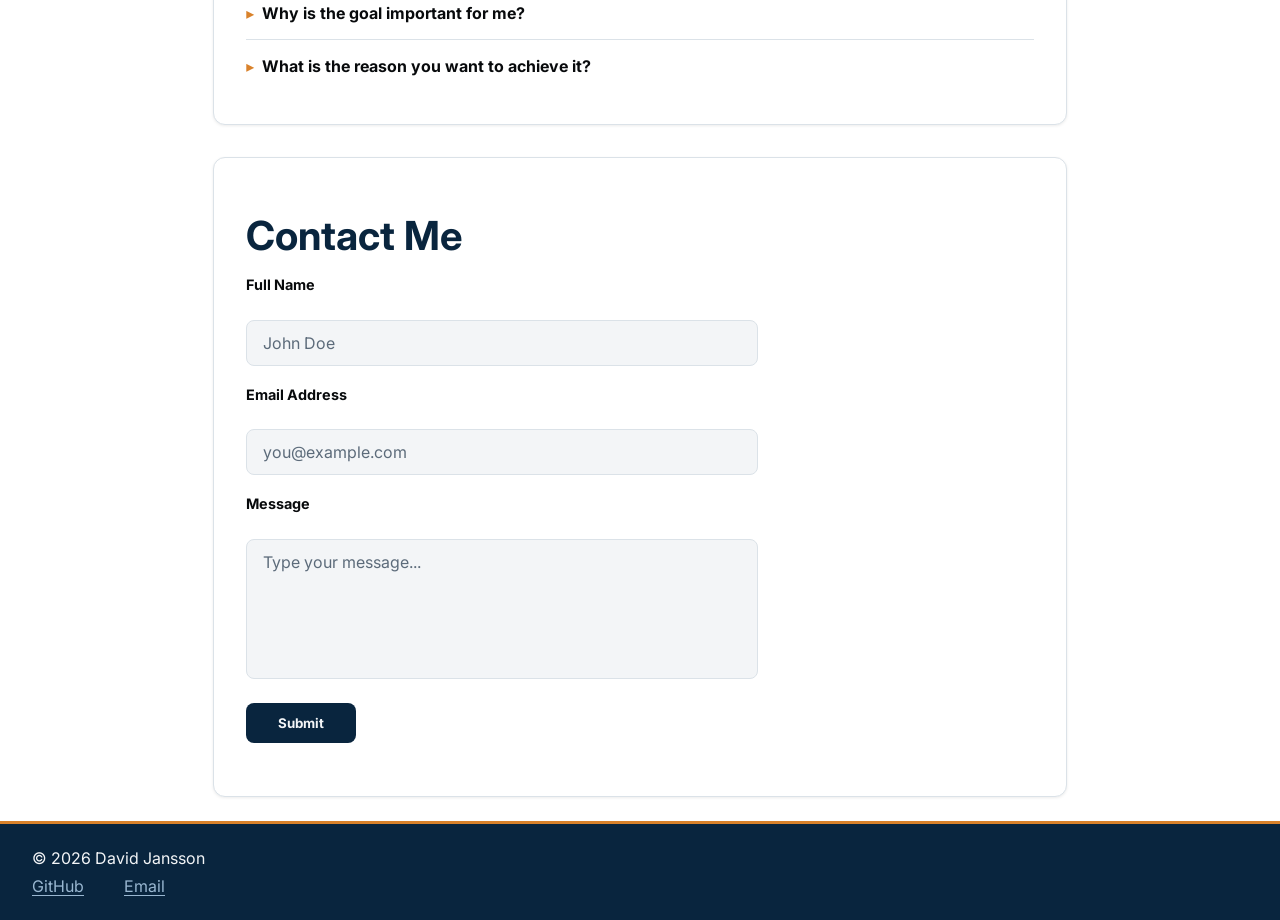
==== commit dcb90fa6: "Added Final styles" ====
--- a/src/html/index.html
+++ b/src/html/index.html
@@ -24,6 +24,7 @@
     <link rel="stylesheet" href="../css/contact-form-style.css">
     <link rel="stylesheet" href="../css/footer-style.css">
     <link rel="stylesheet" href="../css/intressed-table-style.css">
+    <link rel="stylesheet" href="../css/personal-picture-style.css">
 
   </head>
 
@@ -56,13 +57,18 @@
 
         <details class="question-style">
           <summary>Introduction to programming</summary>
-          <p> I got introduced to programmign in 3:e grade in middle school with the program Scratch where i learned the basic of game prorgramming </p>
+          <p> I got introduced to programming in 3:e grade in middle school with the program Scratch where I learned the basic of game prorgramming </p>
+        </details>
+        
+        <details class="question-style">
+          <summary>Core memmory</summary>
+          <p>The core most core memmory I have is when me and my dad plays a video game called Anno 1405 on his computer</p>
         </details>
 
         <details class="question-style">
           <summary>What have infuldence me with programming</summary>
           <p>
-            A lot of the infludence of the programming i have done can be summed up in a sentence of <span class="italic">"<span>How can i make this game more intressing</span>"</span>. Under my school time I programmed from tutorials and wanted to learn even the closest things, this also transplated over to me when i started to play video games. I untill today can't just be statified by not knowing the ins and outs of a mechanic that i found to be fun. 
+            A lot of the infludence of the programming I have done can be summed up in a sentence of <span class="italic">"<span>How can I make this game more intressing</span>"</span>. Under my school time I programmed from tutorials and wanted to learn even the closest things, this also transplated over to me when I started to play video games. I untill today can't just be statified by not knowing the ins and outs of a mechanic that I found to be fun. 
           </p>
         </details>
       </section>
@@ -86,11 +92,25 @@
               <td>12 yeas</td>
             </tr>
             <tr>
-              <td>Game design</td>
-              <td>3 years</td>
+              <td>Take pictures</td>
+              <td>2 years</td>
             </tr>
           </tbody>
         </table>
+      </section>
+      
+      <section id="personal-picture-container">
+        <h2 class="section-header">Personal pictures</h2>
+        <div>
+          <img 
+            src="../img/P1010174.jpg" 
+            alt="Personal picture 1"
+          >
+          <img 
+            src="../img/P1010218.jpg" 
+            alt="Personal picture 2"
+          >
+        </div>
       </section>
 
       <section id="goal-container">
@@ -103,7 +123,7 @@
 
         <details class="question-style">
           <summary>Why is the goal important for me?</summary>
-          <p>This is important for me becuase I have always wanted to be available to work on a game and create a game. I myself have even a idee of a game i want to make in the future</p>
+          <p>This is important for me becuase I have always wanted to be available to work on a game and create a game. I myself have even a idee of a game I want to make in the future</p>
         </details>
 
         <details class="question-style">
@@ -154,11 +174,10 @@
       <p>© 2026 David Jansson</p>
       <ul id="footer-links">
         <li>
-          <a href="https://github.com/DavidJanssonDev" class="footer-link" target="_blank" rel="noopener noreferrer"> GitHub<a>
+          <a href="https://github.com/DavidJanssonDev" class="footer-link" target="_blank" rel="noopener noreferrer">GitHub<a>
         </li>
         <li>
-           <a href="mailto:david.m.jansson@gmail.com" class="footer-link"
-            >Email</a>
+           <a href="mailto:david.m.jansson@gmail.com" class="footer-link">Email</a>
         </li>
       </ul>
     </footer>
--- a/src/css/nav-style.css
+++ b/src/css/nav-style.css
@@ -36,22 +36,21 @@
         color 0.2s ease, 
         background-color 0.2s ease, 
         border-color 0.2s ease;
-}
 
-.page-link:hover {
-    color: var(--primary);
-    background-color: var(--secondary);
-}
+    &:hover {
+        color: var(--primary);
+        background-color: var(--secondary);
+    }
 
-.page-link:active {
-    background-color: var(--accent);
-    border-color: var(--accent);
-    color: var(--text-base-light);
-}
-
-.page-link:focus-visible {
-    outline: 2px solid var(--accent);
-    outline-offset: 4px;
+    &:active {
+        background-color: var(--accent);
+        border-color: var(--accent);
+        color: var(--text-base-light);
+    }
+    &:focus-visible {
+        outline: 2px solid var(--accent);
+        outline-offset: 4px;
+    }
 }
 
 header {
--- a/src/css/layout-style.css
+++ b/src/css/layout-style.css
@@ -18,15 +18,15 @@
 main {
     display: grid;
     grid-template-columns: 1fr 1fr 1fr 1fr 1fr 1fr; 
-    grid-template-rows: auto auto auto auto; 
+    grid-template-rows: auto auto auto auto auto; 
     row-gap: 2rem;
     padding: 1.5rem 0;
-    
     grid-template-areas: 
-    ". about-me-container about-me-container about-me-container about-me-container ."
-    ". intresests-container intresests-container intresests-container intresests-container ."
-    ". goal-container goal-container goal-container goal-container ."
-    ". contact-forum contact-forum contact-forum contact-forum .";
+    ". about-me-container   about-me-container      about-me-container   about-me-container   ."
+    ". intresests-container intresests-container    intresests-container intresests-container ."
+    ". personal-picture     personal-picture        personal-picture     personal-picture     ."
+    ". goal-container       goal-container          goal-container       goal-container       ."
+    ". contact-forum        contact-forum           contact-forum        contact-forum        .";
     grid-area: main-container; 
 }
 
@@ -41,4 +41,5 @@
 #about-me-container { grid-area: about-me-container; }
 #intresests-container { grid-area: intresests-container; }
 #goal-container { grid-area: goal-container; }
-#contact-forum-container {grid-area: contact-forum }+#contact-forum-container {grid-area: contact-forum }
+#personal-picture-container { grid-area: personal-picture;}
--- a/src/css/contact-form-style.css
+++ b/src/css/contact-form-style.css
@@ -4,7 +4,7 @@
     display: flex;
     flex-direction: column;
     justify-content: center;
-    min-height: 36rem;
+    min-height: 40rem;
     
     form {
         display: flex;
@@ -46,7 +46,7 @@
 
     textarea {
         min-height: 140px;
-        resize: vertical;
+        resize: none;
     }
 
     button[type="submit"] {
--- a/src/css/footer-style.css
+++ b/src/css/footer-style.css
@@ -13,6 +13,7 @@
     display: flex;
     gap: 1.25rem;
     list-style: none;
+    
 }
 
 .footer-link {
@@ -30,4 +31,5 @@
         outline: 2px solid var(--accent);
         outline-offset: 3px;
     }
+    
 }
--- a/src/css/personal-picture-style.css
+++ b/src/css/personal-picture-style.css
@@ -0,0 +1,13 @@
+
+#personal-picture-container>div {
+    display: flex;
+    align-items: center;
+    justify-content: space-evenly;
+    
+    img {
+        width: 400px;
+        height: 400px;
+        border-radius: 20px;
+    }
+
+}
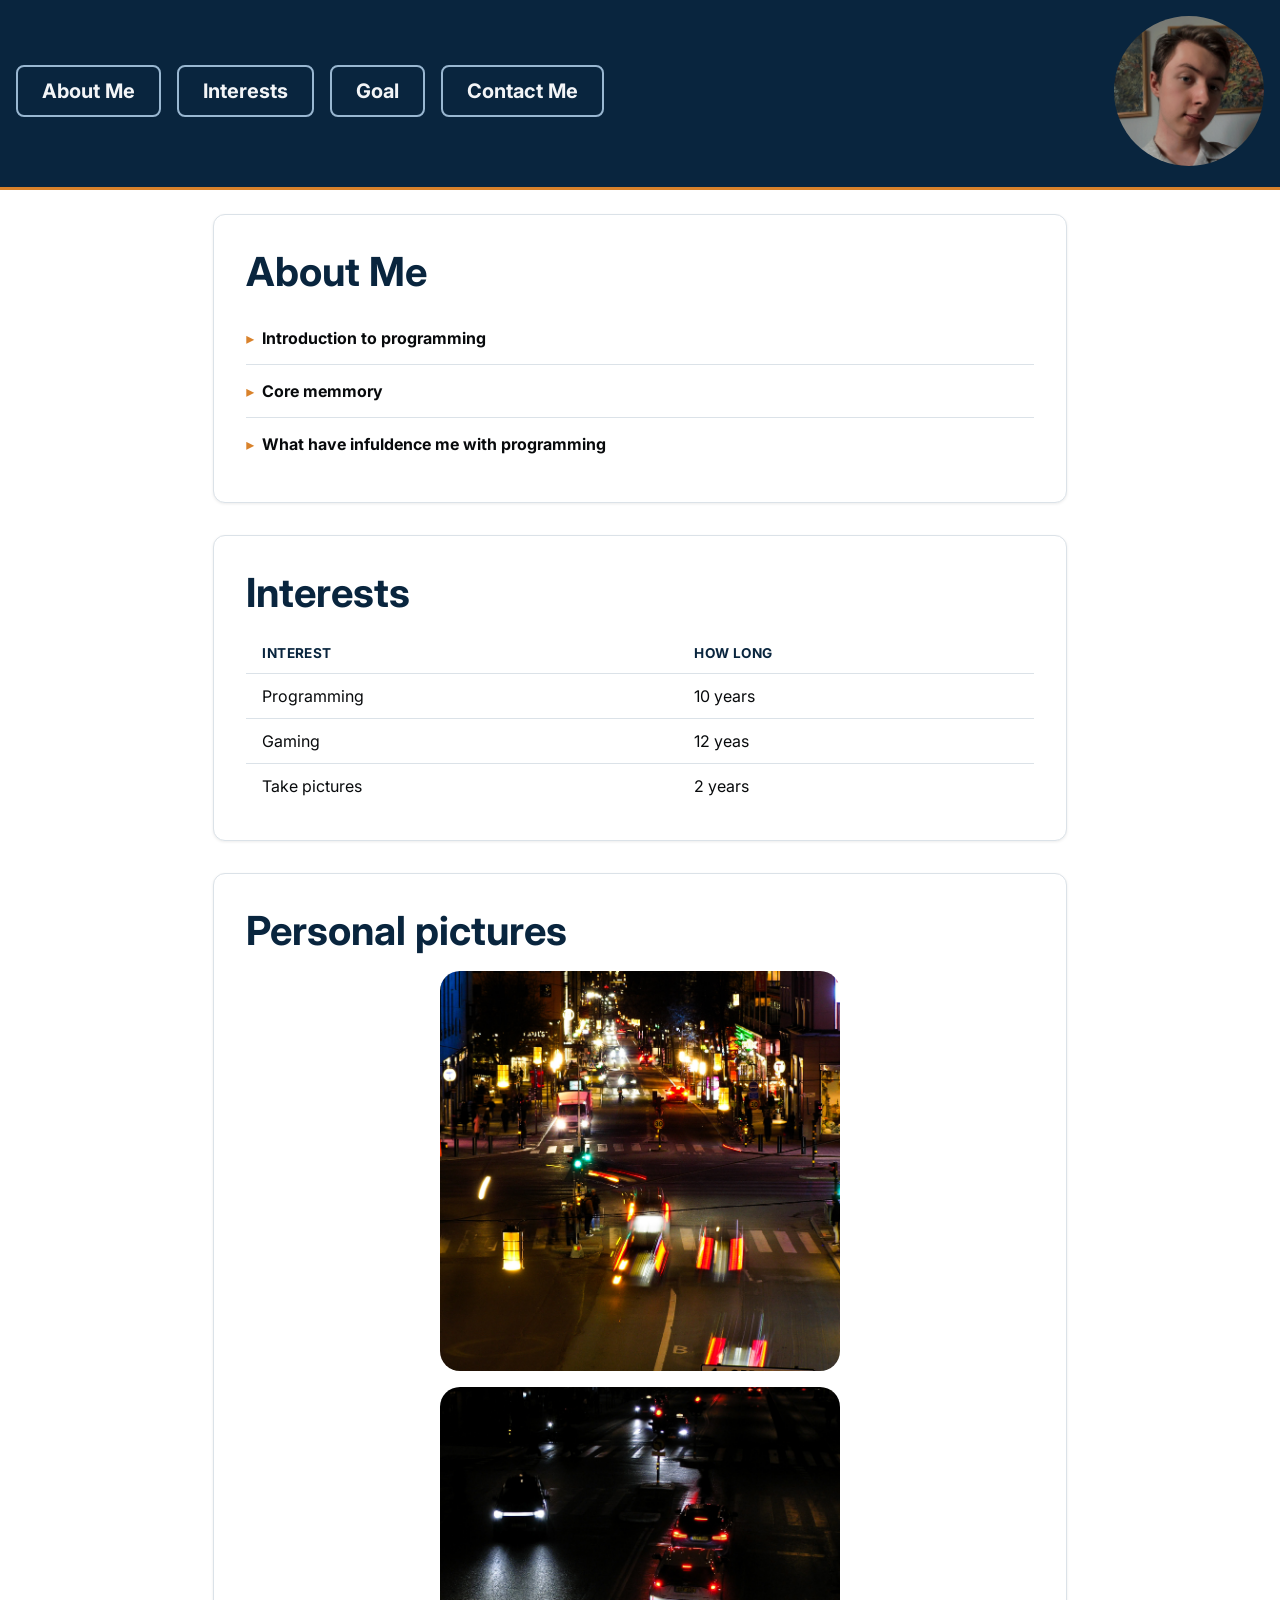
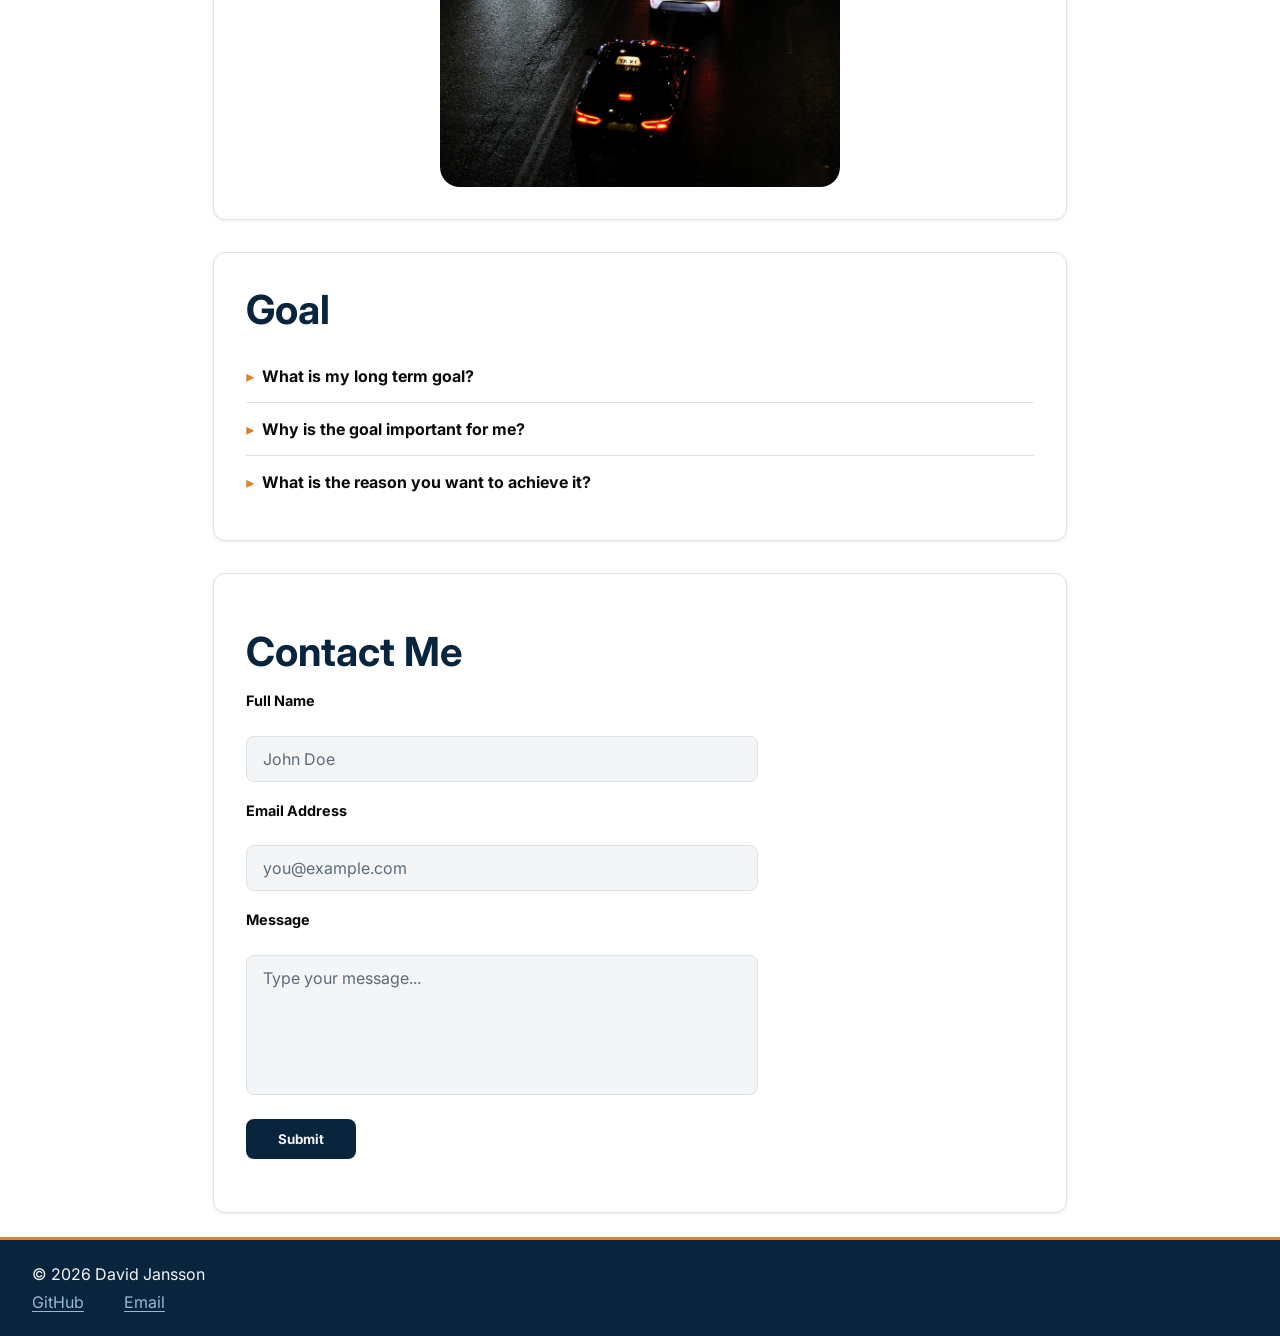
==== commit ccba1206: "Added responsivness and picture for the project" ====
--- a/src/html/index.html
+++ b/src/html/index.html
@@ -25,6 +25,7 @@
     <link rel="stylesheet" href="../css/footer-style.css">
     <link rel="stylesheet" href="../css/intressed-table-style.css">
     <link rel="stylesheet" href="../css/personal-picture-style.css">
+    <link rel="stylesheet" href="../css/responsive-style-layout.css">
 
   </head>
 
--- a/src/css/responsive-style-layout.css
+++ b/src/css/responsive-style-layout.css
@@ -0,0 +1,94 @@
+/* All sizes: let grid children shrink instead of stretching the page sideways */
+main > section {
+    min-width: 0;
+}
+ 
+/* Pictures: were fixed at 400x400 and never wrapped, which overflows a phone */
+#personal-picture-container > div {
+    flex-wrap: wrap;
+    gap: 1rem;
+}
+ 
+#personal-picture-container > div img {
+    width: min(100%, 400px);
+    height: auto;
+    aspect-ratio: 1;
+    object-fit: cover;
+}
+ 
+/* Phones and small tablets */
+@media (max-width: 768px) {
+ 
+    /* Page grid: one column instead of six */
+    body {
+        grid-template-columns: minmax(0, 1fr);
+        grid-template-areas:
+            "header-container"
+            "main-container"
+            "footer-container";
+    }
+ 
+    main {
+        grid-template-columns: minmax(0, 1fr);
+        grid-template-areas:
+            "about-me-container"
+            "intresests-container"
+            "personal-picture"
+            "goal-container"
+            "contact-forum";
+        padding: 1rem;
+        row-gap: 1rem;
+    }
+ 
+    main > section {
+        padding: 1.25rem;
+    }
+ 
+    /* Header: no longer sticky, image on top, links wrap underneath */
+    html {
+        scroll-padding-top: 1rem;
+    }
+ 
+    header {
+        position: static;
+        min-height: 0;
+    }
+ 
+    #nav-bar {
+        flex-direction: column-reverse;
+        align-items: center;
+        gap: 1rem;
+    }
+ 
+    #nav-bar #nav-link {
+        flex: none;
+        flex-wrap: wrap;
+        justify-content: center;
+        gap: 0.5rem;
+    }
+ 
+    .page-link {
+        padding: 0.5rem 1rem;
+        font-size: 1rem;
+    }
+ 
+    #profile-image-boreder {
+        width: 96px;
+        height: 96px;
+    }
+ 
+    /* Smaller spacing elsewhere */
+    #contact-forum-container {
+        min-height: 0;
+    }
+ 
+    .interests-table th,
+    .interests-table td {
+        padding: 0.6rem 0.5rem;
+    }
+ 
+    footer {
+        padding: 1.25rem 1rem;
+    }
+}
+ 
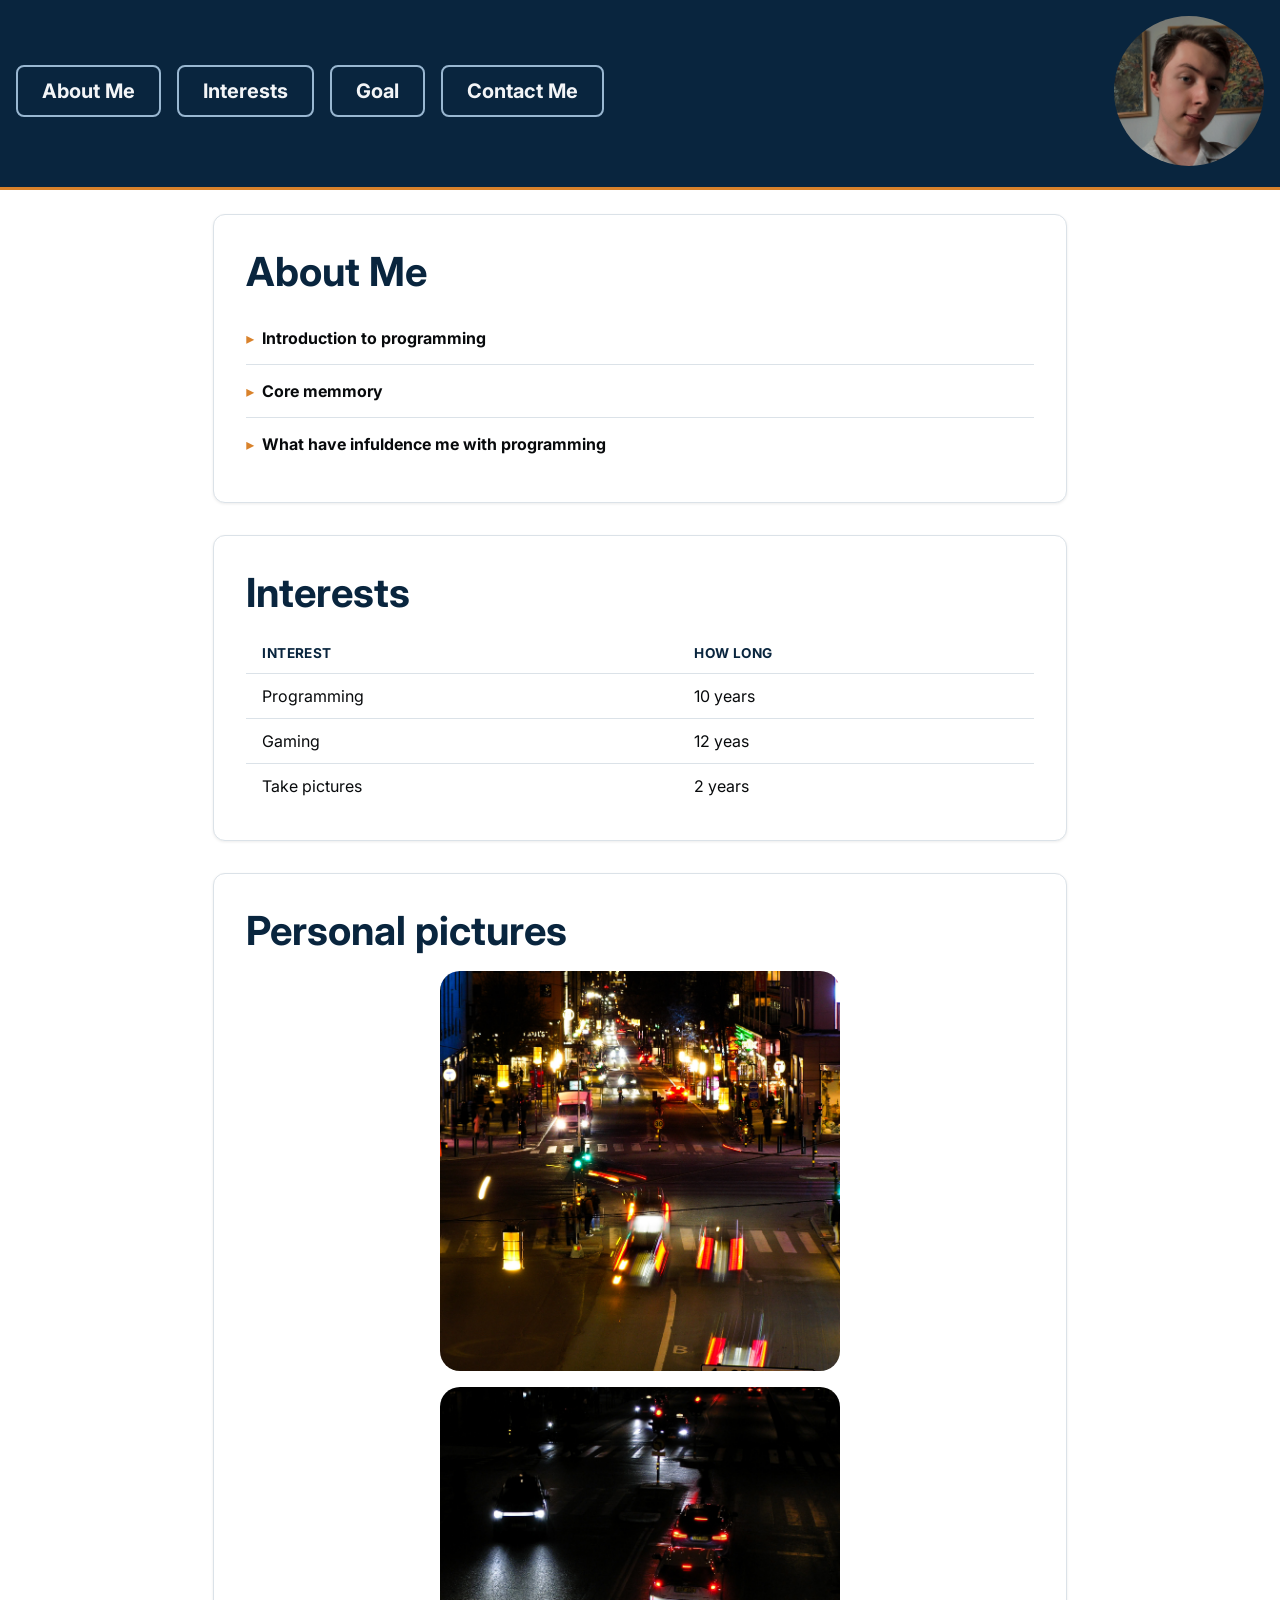
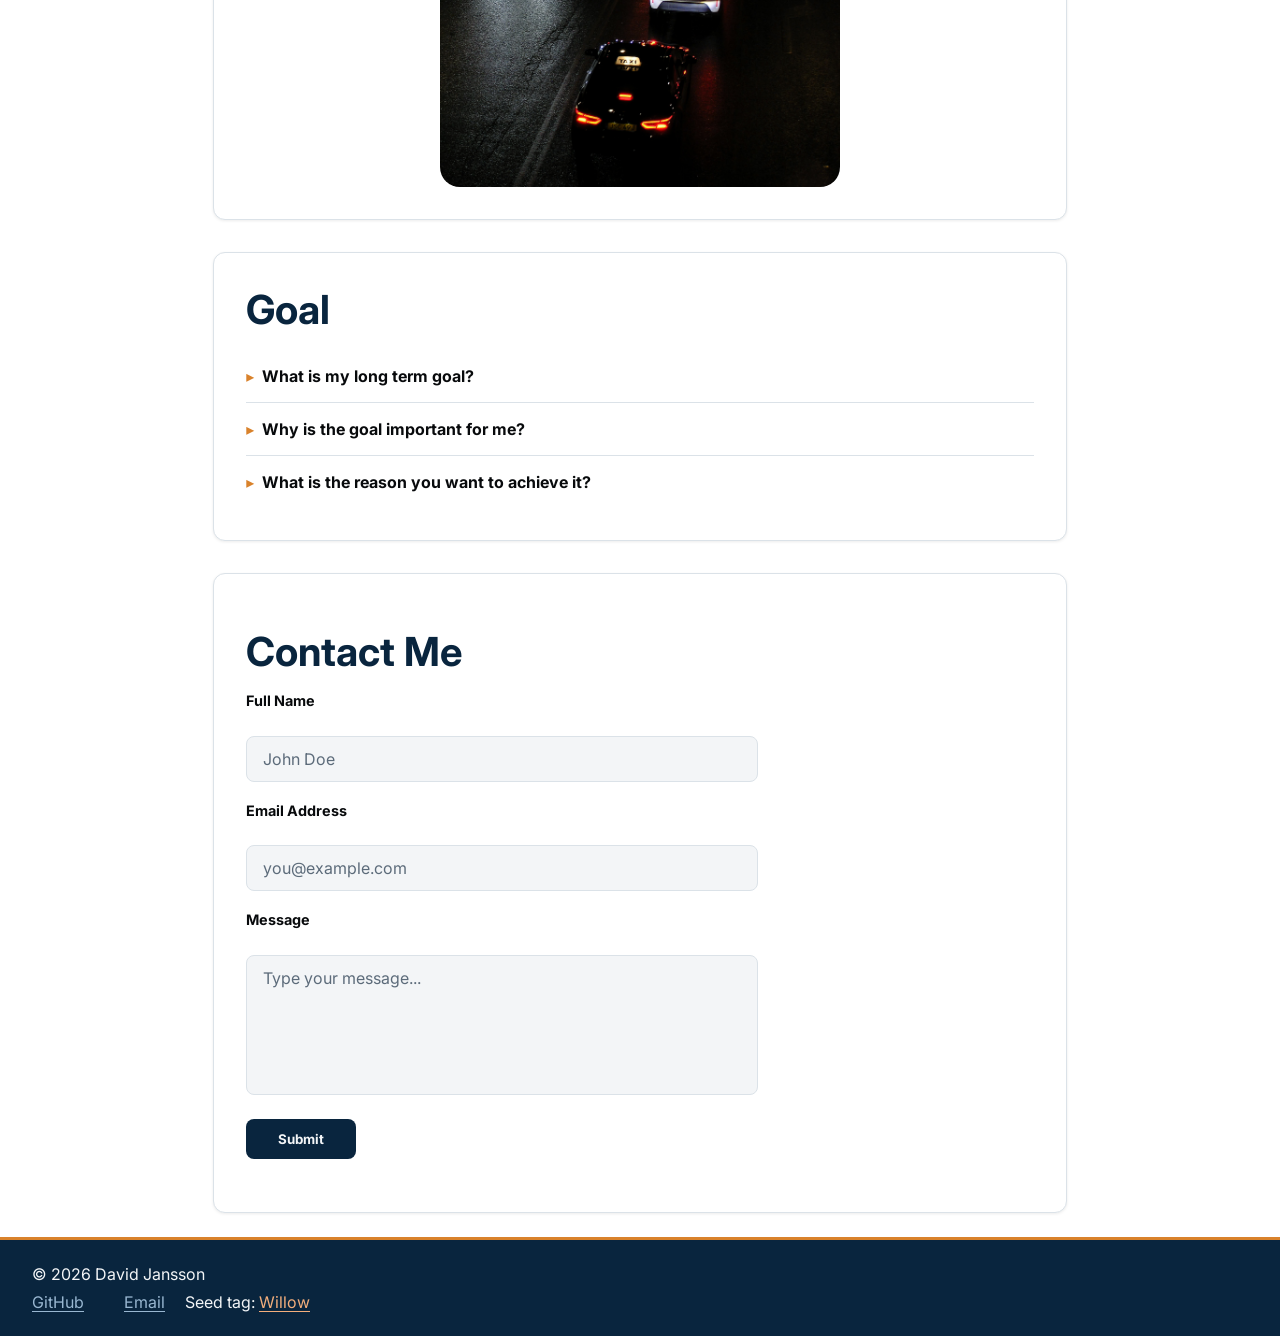
==== commit 3d7f6a96: "added screenshots, seed tag and isntructuin on where the main html is" ====
--- a/src/html/index.html
+++ b/src/html/index.html
@@ -180,6 +180,9 @@
         <li>
            <a href="mailto:david.m.jansson@gmail.com" class="footer-link">Email</a>
         </li>
+        <li>
+           <p>Seed tag: <span id="seed-name">Willow</span></p>
+        </li>
       </ul>
     </footer>
   </body>
--- a/src/css/style.css
+++ b/src/css/style.css
@@ -23,6 +23,8 @@
   --text-muted: #5c6b7a;
   --surface: #ffffff;
 
+  --seed-color: #f3ae7c;
+
 
   --header-height: 190px;
 }
--- a/src/css/footer-style.css
+++ b/src/css/footer-style.css
@@ -32,4 +32,15 @@
         outline-offset: 3px;
     }
     
+}
+
+
+#seed-name {
+    color: var(--seed-color);
+    text-decoration: underline;
+    text-underline-offset: 3px;
+    &:focus-visible {
+        outline: 2px solid var(--accent);
+        outline-offset: 3px;
+    }
 }
